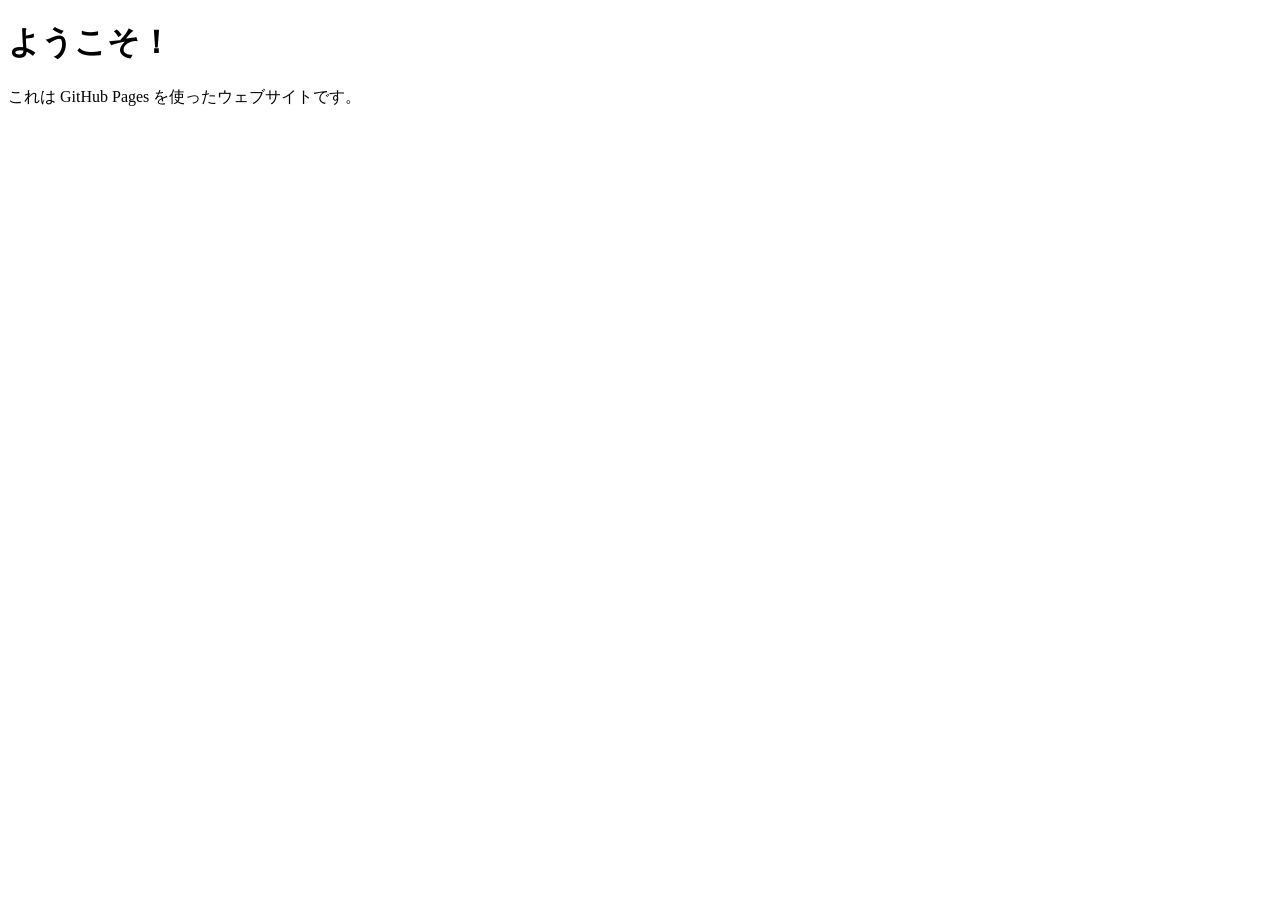
==== index.html @ 5d4a6899 "Add initial index.html for GitHub Page" ====
<!DOCTYPE html>
<html lang="ja">
<head>
<meta charset="UTF-8">
<meta name="viewport" content="width=device-width, initial-scale=1.0">
<title>My GitHub Page</title>
</head>
<body>
<h1>ようこそ！</h1>
<p>これは GitHub Pages を使ったウェブサイトです。</p>
</body>
</html>
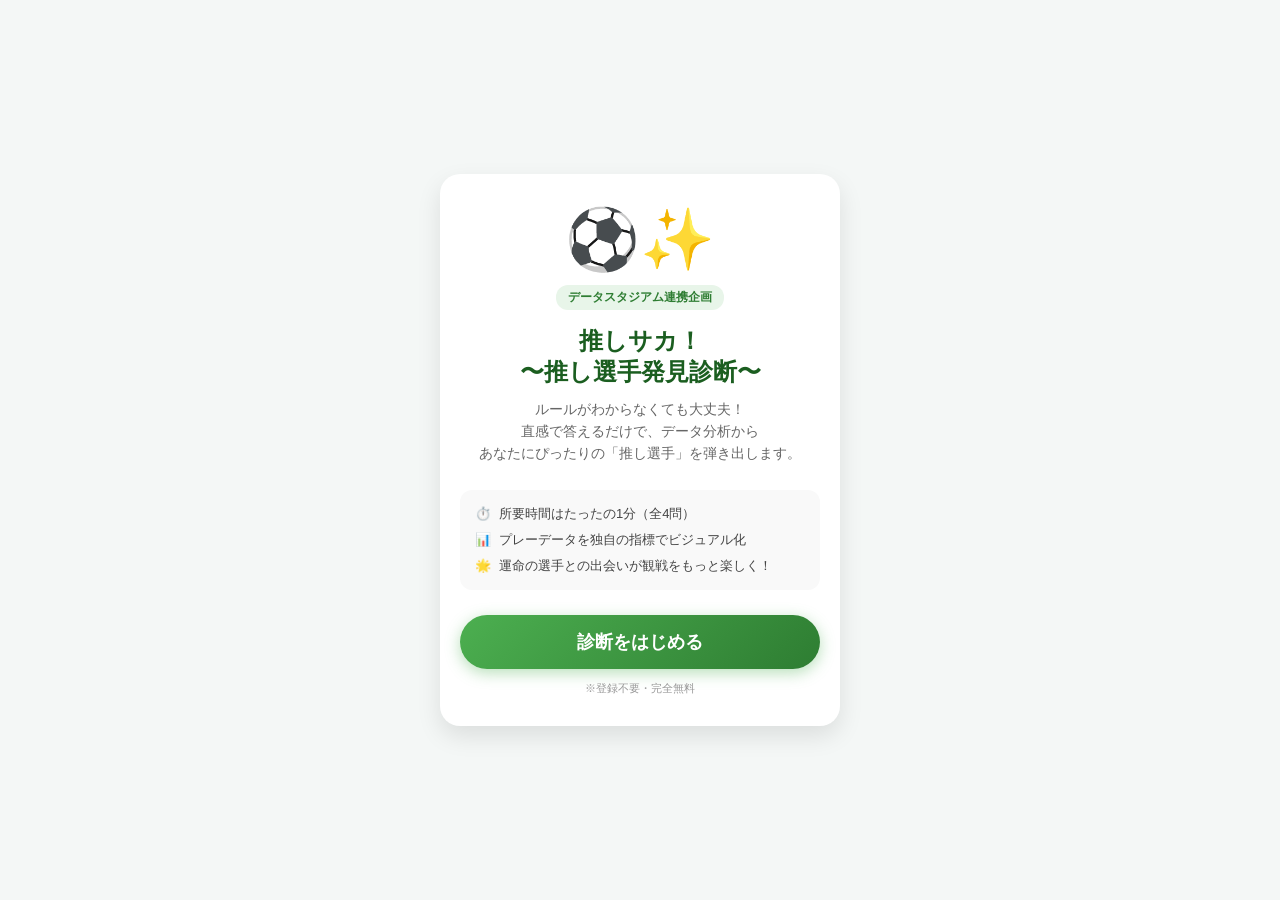
==== commit 82f853cf: "Add top page layout" ====
--- a/index.html
+++ b/index.html
@@ -1,12 +1,141 @@
 <!DOCTYPE html>
 <html lang="ja">
 <head>
-<meta charset="UTF-8">
-<meta name="viewport" content="width=device-width, initial-scale=1.0">
-<title>My GitHub Page</title>
+    <meta charset="UTF-8">
+    <meta name="viewport" content="width=device-width, initial-scale=1.0">
+    <title>推しサカ！ | あなたにぴったりの推し選手診断</title>
+    <style>
+        * {
+            box-sizing: border-box;
+            margin: 0;
+            padding: 0;
+            font-family: 'Helvetica Neue', Arial, 'Hiragino Kaku Gothic ProN', 'Hiragino Sans', sans-serif;
+        }
+
+        body {
+            background-color: #f4f7f6;
+            color: #333;
+            display: flex;
+            justify-content: center;
+            align-items: center;
+            min-height: 100vh;
+            padding: 20px;
+        }
+
+        .container {
+            background: #ffffff;
+            width: 100%;
+            max-width: 400px;
+            border-radius: 20px;
+            box-shadow: 0 10px 25px rgba(0,0,0,0.1);
+            overflow: hidden;
+            text-align: center;
+            padding: 30px 20px;
+        }
+
+        .hero-image {
+            font-size: 60px;
+            margin-bottom: 10px;
+        }
+
+        .badge {
+            display: inline-block;
+            background-color: #e8f5e9;
+            color: #2e7d32;
+            font-size: 12px;
+            font-weight: bold;
+            padding: 4px 12px;
+            border-radius: 12px;
+            margin-bottom: 15px;
+        }
+
+        h1 {
+            font-size: 24px;
+            color: #1b5e20;
+            margin-bottom: 10px;
+            line-height: 1.3;
+        }
+
+        p.description {
+            font-size: 14px;
+            color: #666;
+            margin-bottom: 25px;
+            line-height: 1.6;
+        }
+
+        .features {
+            background: #f9f9f9;
+            border-radius: 12px;
+            padding: 15px;
+            margin-bottom: 25px;
+            text-align: left;
+        }
+
+        .feature-item {
+            font-size: 13px;
+            color: #444;
+            margin-bottom: 8px;
+            display: flex;
+            align-items: center;
+        }
+
+        .feature-item:last-child {
+            margin-bottom: 0;
+        }
+
+        .feature-item span {
+            margin-right: 8px;
+        }
+
+        .btn-start {
+            display: block;
+            width: 100%;
+            background: linear-gradient(135deg, #4caf50, #2e7d32);
+            color: #ffffff;
+            font-size: 18px;
+            font-weight: bold;
+            text-decoration: none;
+            padding: 15px 0;
+            border-radius: 30px;
+            box-shadow: 0 4px 15px rgba(76, 175, 80, 0.4);
+            transition: transform 0.2s, box-shadow 0.2s;
+        }
+
+        .btn-start:active {
+            transform: scale(0.98);
+            box-shadow: 0 2px 8px rgba(76, 175, 80, 0.4);
+        }
+
+        .time-note {
+            font-size: 11px;
+            color: #999;
+            margin-top: 12px;
+        }
+    </style>
 </head>
 <body>
-<h1>ようこそ！</h1>
-<p>これは GitHub Pages を使ったウェブサイトです。</p>
+
+    <div class="container">
+        <div class="hero-image">⚽️✨</div>
+        <div class="badge">データスタジアム連携企画</div>
+        
+        <h1>推しサカ！<br>〜推し選手発見診断〜</h1>
+        
+        <p class="description">
+            ルールがわからなくても大丈夫！<br>
+            直感で答えるだけで、データ分析から<br>あなたにぴったりの「推し選手」を弾き出します。
+        </p>
+
+        <div class="features">
+            <div class="feature-item"><span>⏱️</span> 所要時間はたったの1分（全4問）</div>
+            <div class="feature-item"><span>📊</span> プレーデータを独自の指標でビジュアル化</div>
+            <div class="feature-item"><span>🌟</span> 運命の選手との出会いが観戦をもっと楽しく！</div>
+        </div>
+
+        <a href="#" class="btn-start">診断をはじめる</a>
+        
+        <div class="time-note">※登録不要・完全無料</div>
+    </div>
+
 </body>
-</html>
+</html>
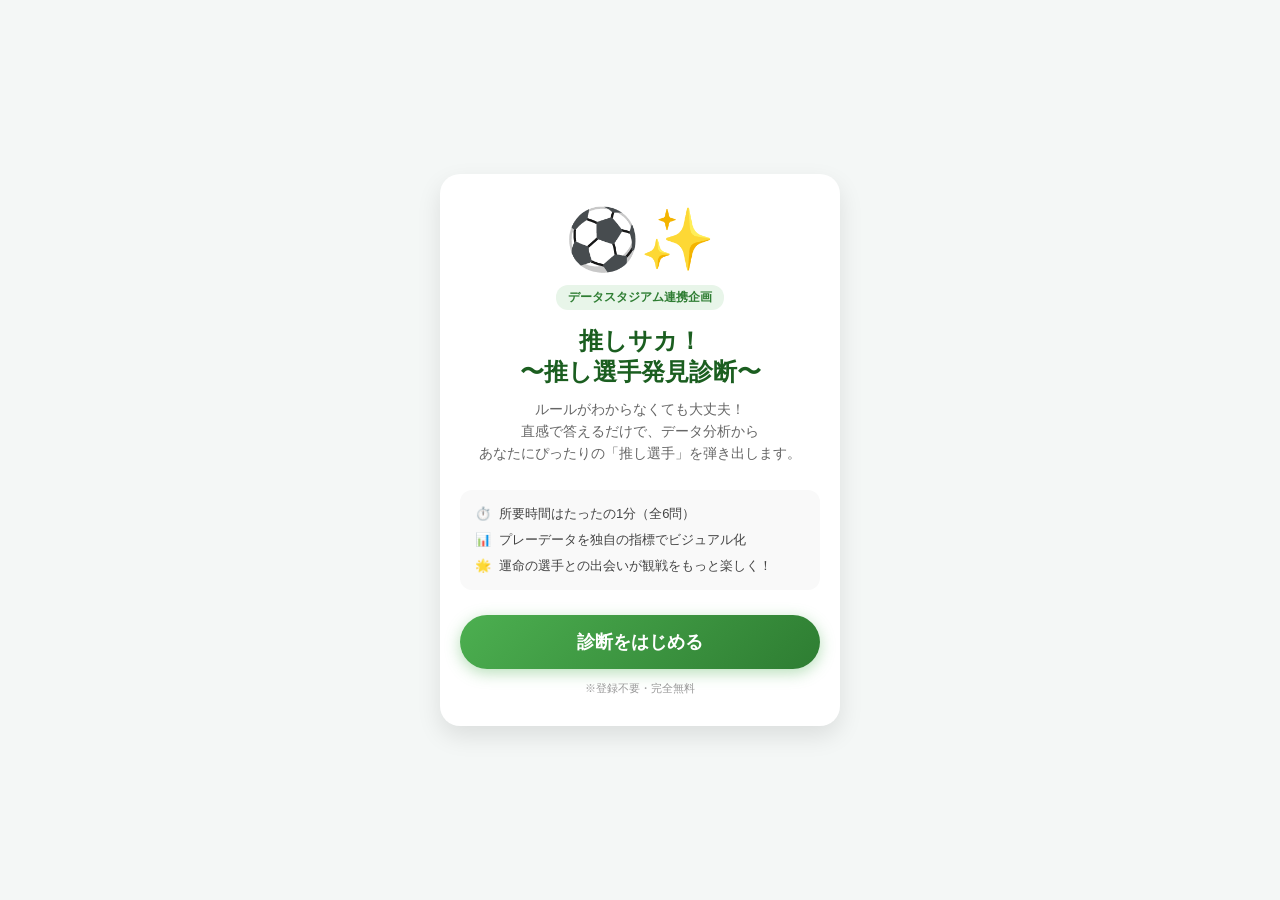
==== commit 5b259914: "文字訂正" ====
--- a/index.html
+++ b/index.html
@@ -127,7 +127,7 @@
         </p>
 
         <div class="features">
-            <div class="feature-item"><span>⏱️</span> 所要時間はたったの1分（全4問）</div>
+            <div class="feature-item"><span>⏱️</span> 所要時間はたったの1分（全6問）</div>
             <div class="feature-item"><span>📊</span> プレーデータを独自の指標でビジュアル化</div>
             <div class="feature-item"><span>🌟</span> 運命の選手との出会いが観戦をもっと楽しく！</div>
         </div>
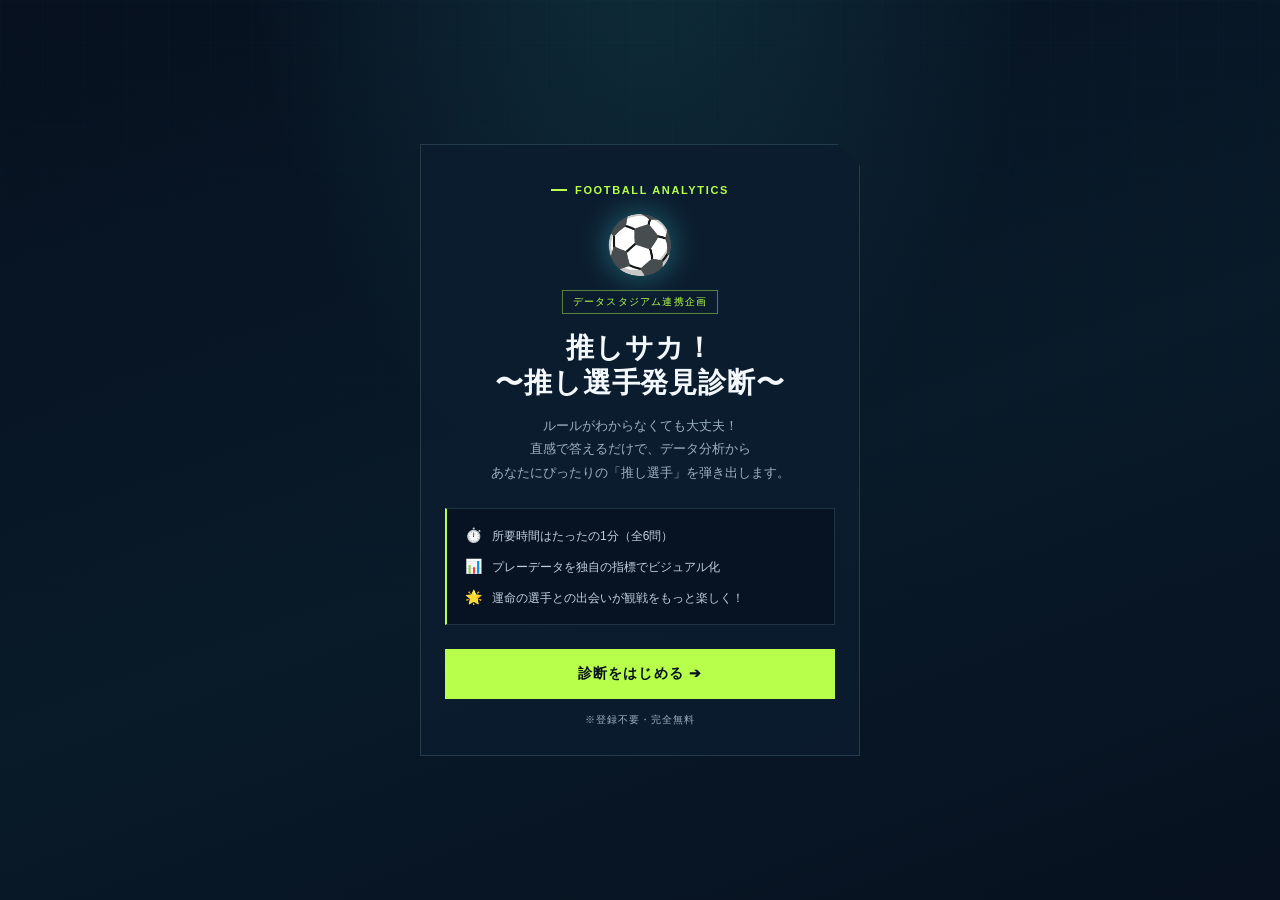
==== commit 5008364e: "スタイル統一" ====
--- a/index.html
+++ b/index.html
@@ -1,141 +1,172 @@
-<!DOCTYPE html>
+<!doctype html>
 <html lang="ja">
-<head>
-    <meta charset="UTF-8">
-    <meta name="viewport" content="width=device-width, initial-scale=1.0">
+  <head>
+    <meta charset="UTF-8" />
+    <meta name="viewport" content="width=device-width, initial-scale=1.0" />
     <title>推しサカ！ | あなたにぴったりの推し選手診断</title>
+
+    <!-- 共通CSSファイルを読み込み -->
+    <link rel="stylesheet" href="style.css" />
+
     <style>
-        * {
-            box-sizing: border-box;
-            margin: 0;
-            padding: 0;
-            font-family: 'Helvetica Neue', Arial, 'Hiragino Kaku Gothic ProN', 'Hiragino Sans', sans-serif;
-        }
+      /* 画面中央に配置するベーススタイル */
+      body {
+        display: flex;
+        justify-content: center;
+        align-items: center;
+        min-height: 100vh;
+        margin: 0;
+        padding: 24px 16px;
+      }
 
-        body {
-            background-color: #f4f7f6;
-            color: #333;
-            display: flex;
-            justify-content: center;
-            align-items: center;
-            min-height: 100vh;
-            padding: 20px;
-        }
+      /* トップページ固有のスタイル */
+      .container {
+        position: relative;
+        width: min(440px, 100%);
+        margin: 0 auto; /* 左右中央寄せ */
+        background: var(--panel);
+        border: 1px solid var(--line);
+        clip-path: polygon(0 0, calc(100% - 22px) 0, 100% 22px, 100% 100%, 0 100%);
+        padding: 32px 24px 28px;
+        text-align: center;
+      }
 
-        .container {
-            background: #ffffff;
-            width: 100%;
-            max-width: 400px;
-            border-radius: 20px;
-            box-shadow: 0 10px 25px rgba(0,0,0,0.1);
-            overflow: hidden;
-            text-align: center;
-            padding: 30px 20px;
-        }
+      .eyebrow {
+        display: inline-flex;
+        align-items: center;
+        gap: 8px;
+        color: var(--lime);
+        font-size: 11px;
+        font-weight: 800;
+        letter-spacing: .15em;
+        margin-bottom: 16px;
+      }
+      .eyebrow::before {
+        content: "";
+        width: 16px;
+        height: 2px;
+        background: var(--lime);
+      }
 
-        .hero-image {
-            font-size: 60px;
-            margin-bottom: 10px;
-        }
+      .hero-image {
+        font-size: 56px;
+        margin-bottom: 12px;
+        filter: drop-shadow(0 0 16px rgba(69,228,232,.4));
+      }
 
-        .badge {
-            display: inline-block;
-            background-color: #e8f5e9;
-            color: #2e7d32;
-            font-size: 12px;
-            font-weight: bold;
-            padding: 4px 12px;
-            border-radius: 12px;
-            margin-bottom: 15px;
-        }
+      .badge {
+        display: inline-block;
+        color: var(--lime);
+        border: 1px solid rgba(183,255,74,.45);
+        font-size: 10px;
+        letter-spacing: .12em;
+        padding: 4px 10px;
+        margin-bottom: 16px;
+        white-space: nowrap;
+      }
 
-        h1 {
-            font-size: 24px;
-            color: #1b5e20;
-            margin-bottom: 10px;
-            line-height: 1.3;
-        }
+      .page-title {
+        font-size: clamp(22px, 5vw, 28px);
+        line-height: 1.25;
+        letter-spacing: .03em;
+        color: var(--text);
+        margin-bottom: 14px;
+      }
 
-        p.description {
-            font-size: 14px;
-            color: #666;
-            margin-bottom: 25px;
-            line-height: 1.6;
-        }
+      p.description {
+        font-size: 13px;
+        color: var(--muted);
+        line-height: 1.8;
+        margin-bottom: 24px;
+      }
 
-        .features {
-            background: #f9f9f9;
-            border-radius: 12px;
-            padding: 15px;
-            margin-bottom: 25px;
-            text-align: left;
-        }
+      .features {
+        background: rgba(4,14,25,.56);
+        border-left: 2px solid var(--lime);
+        border-top: 1px solid var(--line);
+        border-right: 1px solid var(--line);
+        border-bottom: 1px solid var(--line);
+        padding: 16px 18px;
+        margin-bottom: 24px;
+        text-align: left;
+      }
 
-        .feature-item {
-            font-size: 13px;
-            color: #444;
-            margin-bottom: 8px;
-            display: flex;
-            align-items: center;
-        }
+      .feature-item {
+        font-size: 12px;
+        color: #c2d2dd;
+        margin-bottom: 10px;
+        display: flex;
+        align-items: center;
+        line-height: 1.5;
+      }
+      .feature-item:last-child {
+        margin-bottom: 0;
+      }
+      .feature-item span {
+        margin-right: 10px;
+        font-size: 14px;
+      }
 
-        .feature-item:last-child {
-            margin-bottom: 0;
-        }
+      .btn-start {
+        display: flex;
+        align-items: center;
+        justify-content: center;
+        width: 100%;
+        min-height: 50px;
+        background: var(--lime);
+        color: #07111f;
+        font-size: 14px;
+        font-weight: 800;
+        letter-spacing: .08em;
+        text-decoration: none;
+        border: 1px solid var(--lime);
+        cursor: pointer;
+        transition: transform .2s, background .2s;
+      }
+      .btn-start:hover {
+        background: #d0ff86;
+        transform: translateY(-2px);
+      }
+      .btn-start:active {
+        transform: translateY(0);
+      }
 
-        .feature-item span {
-            margin-right: 8px;
-        }
+      .time-note {
+        font-size: 10px;
+        color: var(--muted);
+        letter-spacing: .1em;
+        margin-top: 14px;
+      }
+    </style>
+  </head>
+  <body>
+    <div class="container">
+      <div class="eyebrow">FOOTBALL ANALYTICS</div>
+      <div class="hero-image">⚽️</div>
+      <div class="badge">データスタジアム連携企画</div>
 
-        .btn-start {
-            display: block;
-            width: 100%;
-            background: linear-gradient(135deg, #4caf50, #2e7d32);
-            color: #ffffff;
-            font-size: 18px;
-            font-weight: bold;
-            text-decoration: none;
-            padding: 15px 0;
-            border-radius: 30px;
-            box-shadow: 0 4px 15px rgba(76, 175, 80, 0.4);
-            transition: transform 0.2s, box-shadow 0.2s;
-        }
+      <h1 class="page-title">推しサカ！<br />〜推し選手発見診断〜</h1>
 
-        .btn-start:active {
-            transform: scale(0.98);
-            box-shadow: 0 2px 8px rgba(76, 175, 80, 0.4);
-        }
+      <p class="description">
+        ルールがわからなくても大丈夫！<br />
+        直感で答えるだけで、データ分析から<br />あなたにぴったりの「推し選手」を弾き出します。
+      </p>
 
-        .time-note {
-            font-size: 11px;
-            color: #999;
-            margin-top: 12px;
-        }
-    </style>
-</head>
-<body>
+      <div class="features">
+        <div class="feature-item">
+          <span>⏱️</span> 所要時間はたったの1分（全6問）
+        </div>
+        <div class="feature-item">
+          <span>📊</span> プレーデータを独自の指標でビジュアル化
+        </div>
+        <div class="feature-item">
+          <span>🌟</span> 運命の選手との出会いが観戦をもっと楽しく！
+        </div>
+      </div>
 
-    <div class="container">
-        <div class="hero-image">⚽️✨</div>
-        <div class="badge">データスタジアム連携企画</div>
-        
-        <h1>推しサカ！<br>〜推し選手発見診断〜</h1>
-        
-        <p class="description">
-            ルールがわからなくても大丈夫！<br>
-            直感で答えるだけで、データ分析から<br>あなたにぴったりの「推し選手」を弾き出します。
-        </p>
+      <a href="situmon.html" class="btn-start">診断をはじめる ➔</a>
 
-        <div class="features">
-            <div class="feature-item"><span>⏱️</span> 所要時間はたったの1分（全6問）</div>
-            <div class="feature-item"><span>📊</span> プレーデータを独自の指標でビジュアル化</div>
-            <div class="feature-item"><span>🌟</span> 運命の選手との出会いが観戦をもっと楽しく！</div>
-        </div>
-
-        <a href="#" class="btn-start">診断をはじめる</a>
-        
-        <div class="time-note">※登録不要・完全無料</div>
+      <div class="time-note">※登録不要・完全無料</div>
     </div>
-
-</body>
+  </body>
 </html>
--- a/style.css
+++ b/style.css
@@ -0,0 +1,108 @@
+/* 1. Design tokens */
+:root {
+      --bg: #07111f;
+      --panel: rgba(12, 29, 47, .92);
+      --panel-light: #10283b;
+      --line: rgba(121, 164, 185, .23);
+      --text: #f3f8fc;
+      --muted: #9bb2c2;
+      --lime: #b7ff4a;
+      --cyan: #45e4e8;
+    }
+    /* 2. Reset and page background */
+* { box-sizing: border-box; margin: 0; padding: 0; }
+    body {
+      min-height: 100vh; color: var(--text);
+      font-family: Inter, "Noto Sans JP", "Hiragino Kaku Gothic ProN", sans-serif;
+      background:
+        radial-gradient(ellipse at 50% -15%, rgba(69,228,232,.13), transparent 44%),
+        linear-gradient(160deg, #07111f 0%, #091a29 55%, #07111f 100%);
+      overflow-x: hidden;
+    }
+    body::before {
+      content: ""; position: fixed; inset: 0; pointer-events: none; opacity: .24;
+      background-image: linear-gradient(rgba(69,228,232,.08) 1px, transparent 1px), linear-gradient(90deg, rgba(69,228,232,.08) 1px, transparent 1px);
+      background-size: 42px 42px;
+      mask-image: linear-gradient(to bottom, black, transparent 85%);
+    }
+    /* 3. Page layout and header */
+.page { position: relative; width: min(1120px, 100%); margin: auto; padding: 28px 24px 24px; }
+    .topbar { display: flex; align-items: center; justify-content: space-between; gap: 16px; padding-bottom: 20px; border-bottom: 1px solid var(--line); }
+    .brand { display: flex; align-items: center; gap: 12px; letter-spacing: .12em; font-size: 14px; font-weight: 900; }
+    .brand-mark { display: grid; place-items: center; width: 34px; height: 34px; color: var(--bg); background: var(--lime); clip-path: polygon(15% 0,100% 0,100% 75%,80% 100%,0 100%,0 20%); font-size: 19px; }
+    .top-meta { color: var(--muted); font-size: 11px; letter-spacing: .16em; }
+    .eyebrow { display: flex; align-items: center; gap: 10px; color: var(--lime); font-size: 11px; font-weight: 800; letter-spacing: .2em; }
+    .eyebrow::before { content: ""; width: 24px; height: 2px; background: var(--lime); }
+    .page-heading { padding: 30px 0 22px; }
+    .page-heading h1 { margin-top: 9px; font-size: clamp(27px, 4vw, 42px); letter-spacing: .025em; line-height: 1.15; }
+    .page-heading p { color: var(--muted); margin-top: 9px; font-size: 13px; }
+    .main-grid { display: grid; grid-template-columns: minmax(0, 1.1fr) minmax(300px, .9fr); gap: 18px; }
+    /* 4. Player result panels */
+.panel { position: relative; min-width: 0; background: var(--panel); border: 1px solid var(--line); clip-path: polygon(0 0, calc(100% - 22px) 0, 100% 22px, 100% 100%, 0 100%); }
+    .player-panel { padding: 24px; overflow: hidden; }
+    .panel-kicker { display: flex; align-items: center; justify-content: space-between; gap: 12px; color: var(--muted); font-size: 10px; letter-spacing: .16em; }
+    .status { color: var(--lime); border: 1px solid rgba(183,255,74,.45); padding: 6px 8px; font-size: 9px; white-space: nowrap; }
+    .player-hero { display: grid; grid-template-columns: minmax(130px, .78fr) 1.22fr; gap: 24px; align-items: center; padding: 28px 0 24px; }
+    .player-art { position: relative; min-height: 245px; display: grid; place-items: center; overflow: hidden; background: linear-gradient(145deg, rgba(69,228,232,.14), rgba(183,255,74,.06) 60%, transparent); border: 1px solid rgba(69,228,232,.22); }
+    .player-art::before, .player-art::after { content: ""; position: absolute; border: 1px solid rgba(69,228,232,.2); border-radius: 50%; width: 190px; height: 190px; }
+    .player-art::after { width: 140px; height: 140px; border-style: dashed; animation: rotate 28s linear infinite; }
+    .player-silhouette { position: relative; z-index: 1; font-size: clamp(76px, 10vw, 116px); filter: drop-shadow(0 0 22px rgba(69,228,232,.3)); }
+    .art-label { position: absolute; bottom: 12px; left: 12px; color: var(--cyan); font-size: 9px; letter-spacing: .15em; }
+    .player-label { color: var(--lime); font-size: 10px; font-weight: 800; letter-spacing: .16em; }
+    .player-name { font-size: clamp(27px, 3.7vw, 43px); line-height: 1.12; margin: 9px 0 8px; overflow-wrap: anywhere; }
+    .player-position { color: var(--muted); font-size: 12px; }
+    .match-score { display: flex; align-items: baseline; gap: 7px; margin-top: 23px; }
+    .match-score strong { color: var(--lime); font-size: 54px; line-height: 1; letter-spacing: -.06em; }
+    .match-score span { color: var(--muted); font-size: 11px; }
+    .match-caption { margin-top: 7px; font-size: 12px; }
+    .tags { display: flex; flex-wrap: wrap; gap: 7px; margin-top: 15px; }
+    .tag { color: var(--cyan); border: 1px solid rgba(69,228,232,.35); padding: 6px 9px; font-size: 10px; letter-spacing: .05em; }
+    .section-title { display: flex; align-items: center; gap: 10px; margin-bottom: 15px; font-size: 14px; font-weight: 800; }
+    .section-title::before { content: ""; display: block; width: 4px; height: 16px; background: var(--lime); }
+    .report { padding: 18px; background: rgba(4,14,25,.56); border-left: 2px solid var(--lime); }
+    .report p { color: #c2d2dd; font-size: 13px; line-height: 1.9; }
+    .right-column { display: flex; flex-direction: column; gap: 18px; }
+    .stats-panel, .discover-panel { padding: 22px; }
+    .score-item { margin-top: 17px; }
+    .score-header { display: flex; justify-content: space-between; gap: 12px; margin-bottom: 8px; font-size: 12px; }
+    .score-value { color: var(--lime); font-variant-numeric: tabular-nums; }
+    .score-bar { height: 5px; background: #213447; overflow: hidden; }
+    .score-fill { width: 0; height: 100%; background: linear-gradient(90deg, var(--cyan), var(--lime)); transition: width 1s cubic-bezier(.2,.7,.2,1); box-shadow: 0 0 10px rgba(183,255,74,.3); }
+    .stat-note { color: var(--muted); font-size: 10px; line-height: 1.7; margin-top: 18px; }
+    .discover-content { display: flex; gap: 13px; align-items: center; }
+    .mini-pitch { flex: 0 0 76px; height: 76px; display: grid; place-items: center; border: 1px solid rgba(69,228,232,.3); color: var(--lime); background: repeating-linear-gradient(0deg, transparent 0 17px, rgba(69,228,232,.08) 17px 18px), #0b2030; font-size: 28px; }
+    .discover-content p { color: var(--muted); font-size: 12px; line-height: 1.7; }
+    .discover-content strong { display: block; color: var(--text); font-size: 13px; margin-bottom: 4px; }
+    /* 5. Buttons and footer */
+.actions { display: grid; grid-template-columns: 1fr 1fr; gap: 12px; margin-top: 18px; }
+    .button { min-height: 48px; border: 1px solid var(--lime); padding: 12px 16px; font: inherit; font-size: 12px; font-weight: 800; cursor: pointer; transition: transform .2s, background .2s, color .2s; }
+    .button:hover { transform: translateY(-2px); }
+    .button-primary { color: #07111f; background: var(--lime); }
+    .button-primary:hover { background: #d0ff86; }
+    .button-secondary { color: var(--lime); background: transparent; }
+    .button-secondary:hover { color: var(--bg); background: var(--lime); }
+    .footer { display: flex; justify-content: space-between; gap: 12px; color: #60788b; font-size: 10px; letter-spacing: .08em; padding-top: 22px; }
+    /* 6. Motion and responsive layout */
+@keyframes rotate { to { transform: rotate(360deg); } }
+    @media (max-width: 760px) {
+      .page { padding: 18px 14px; }
+      .main-grid { grid-template-columns: 1fr; }
+      .player-hero { grid-template-columns: minmax(110px, .75fr) 1.25fr; gap: 16px; }
+      .player-art { min-height: 210px; }
+      .player-panel { padding: 18px; }
+      .stats-panel, .discover-panel { padding: 18px; }
+    }
+    @media (max-width: 420px) {
+      .top-meta { display: none; }
+      .player-hero { grid-template-columns: 1fr; }
+      .player-art { min-height: 190px; }
+      .player-silhouette { font-size: 88px; }
+      .player-name { font-size: 34px; }
+      .actions { grid-template-columns: 1fr; }
+      .footer { flex-direction: column; }
+    }
+    @media (prefers-reduced-motion: reduce) { *, *::before, *::after { animation-duration: .01ms !important; transition-duration: .01ms !important; } }
+
+/* Brand and section details */
+.brand-accent { color: var(--lime); }
+.section-subtitle { color: var(--muted); font-size: 10px; font-weight: 500; }
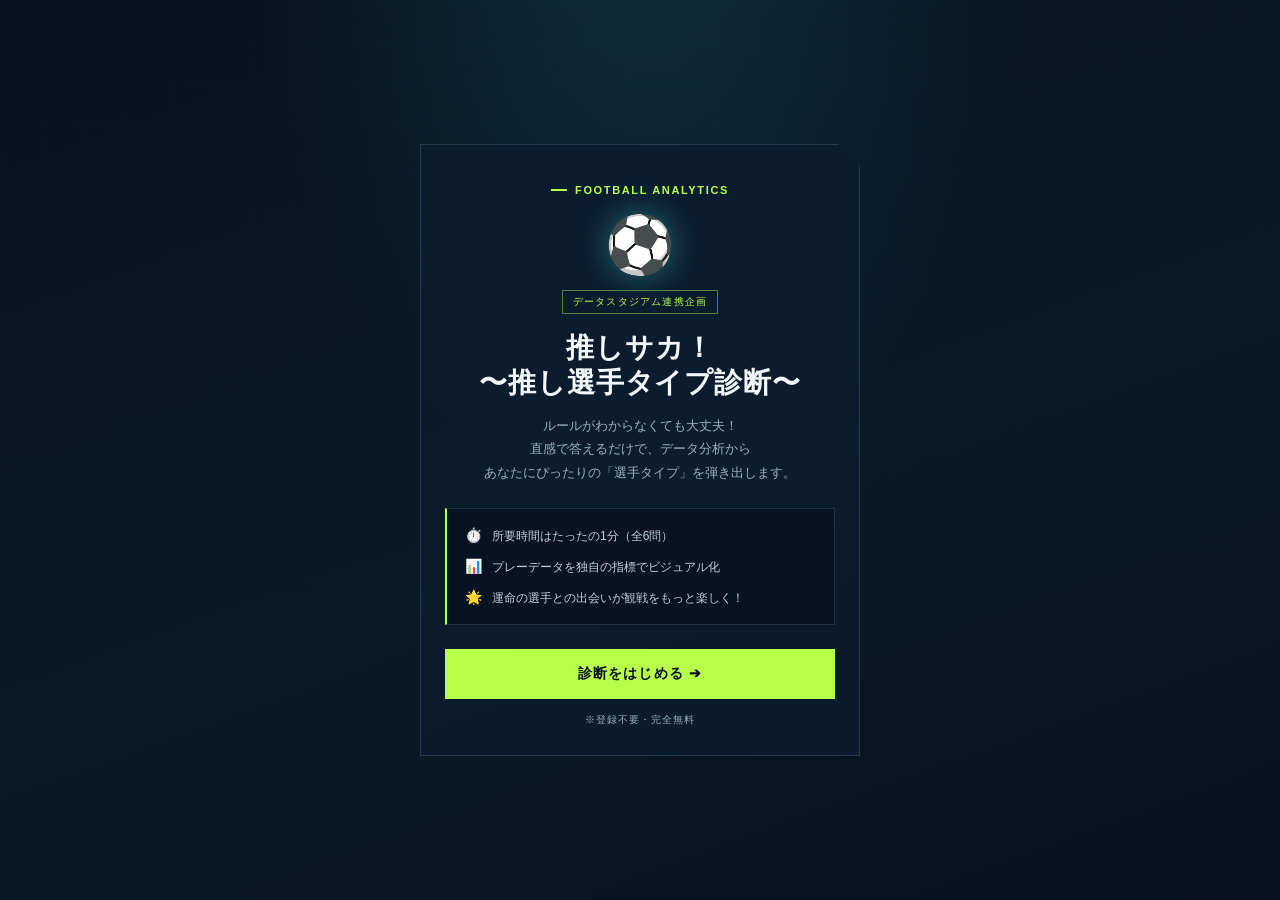
==== commit 578f6bc1: "タイプ変更" ====
--- a/index.html
+++ b/index.html
@@ -145,11 +145,11 @@
       <div class="hero-image">⚽️</div>
       <div class="badge">データスタジアム連携企画</div>
 
-      <h1 class="page-title">推しサカ！<br />〜推し選手発見診断〜</h1>
+      <h1 class="page-title">推しサカ！<br />〜推し選手タイプ診断〜</h1>
 
       <p class="description">
         ルールがわからなくても大丈夫！<br />
-        直感で答えるだけで、データ分析から<br />あなたにぴったりの「推し選手」を弾き出します。
+        直感で答えるだけで、データ分析から<br />あなたにぴったりの「選手タイプ」を弾き出します。
       </p>
 
       <div class="features">
